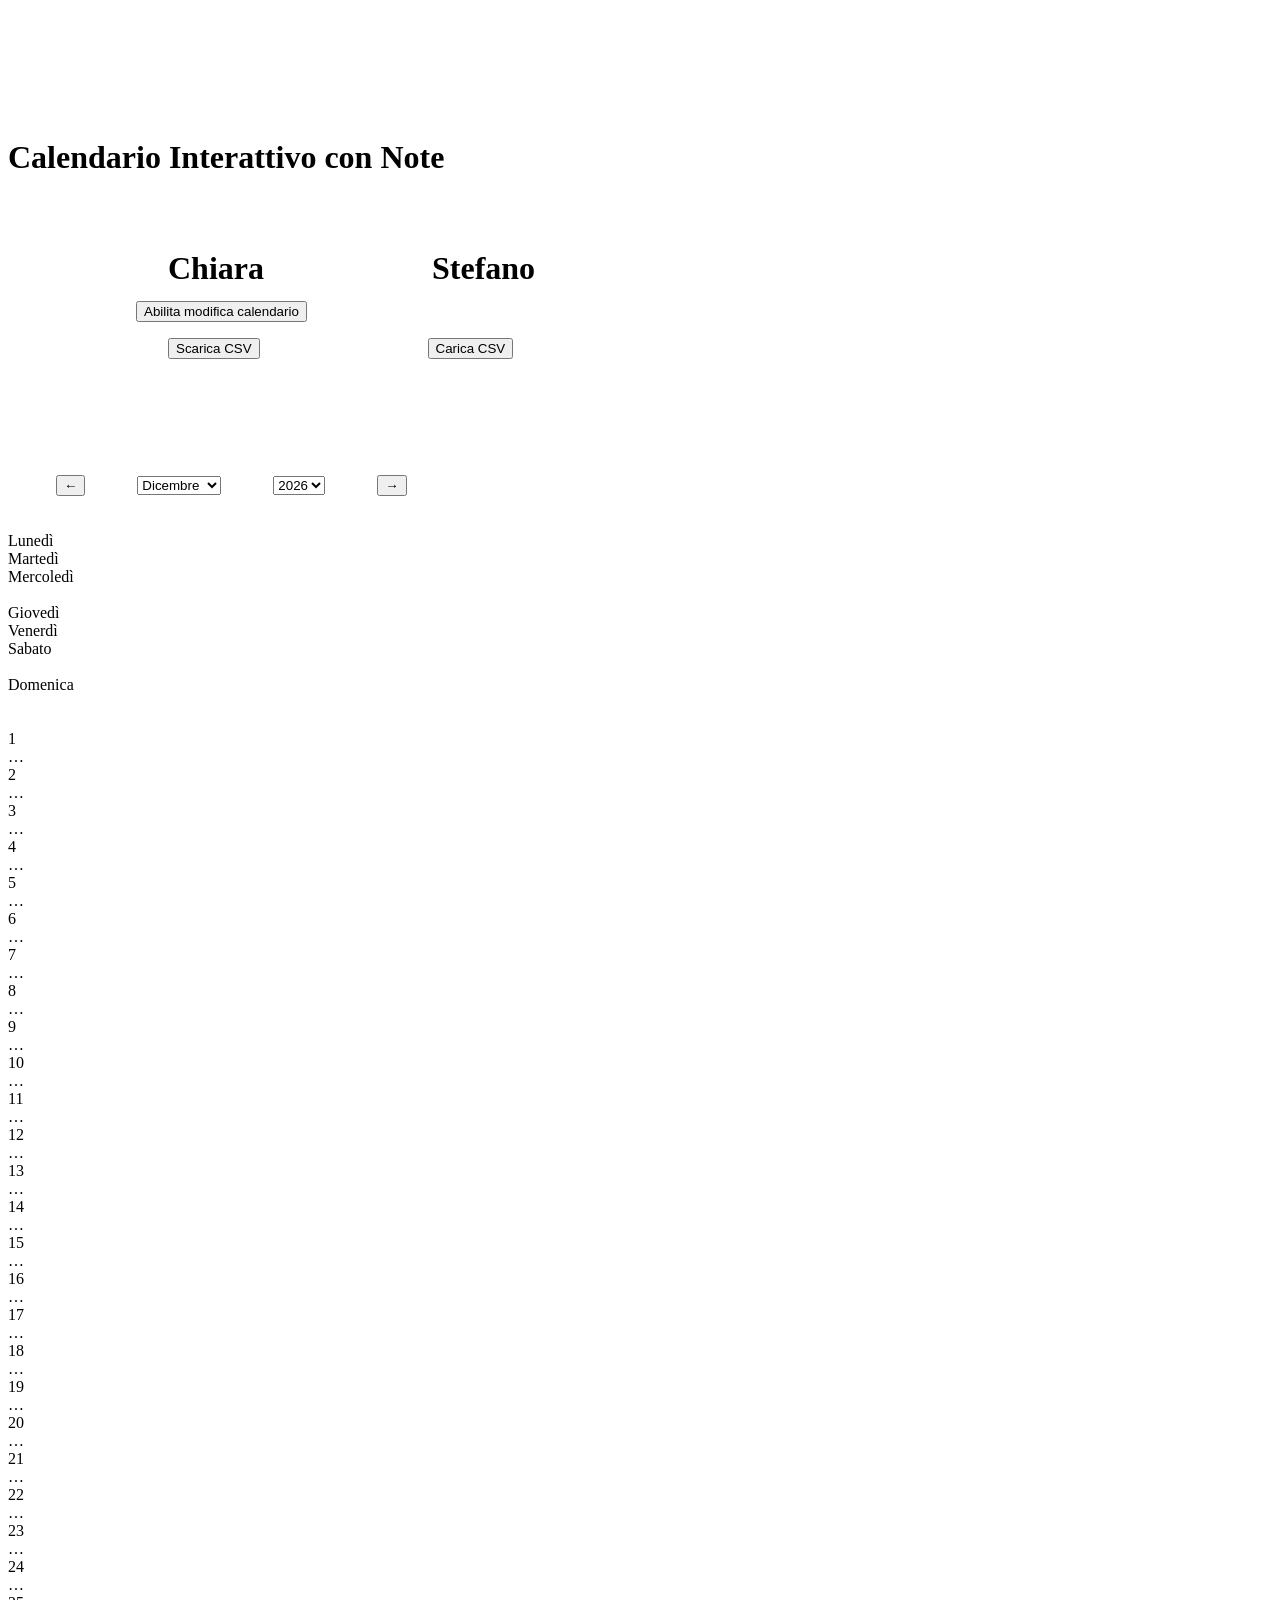
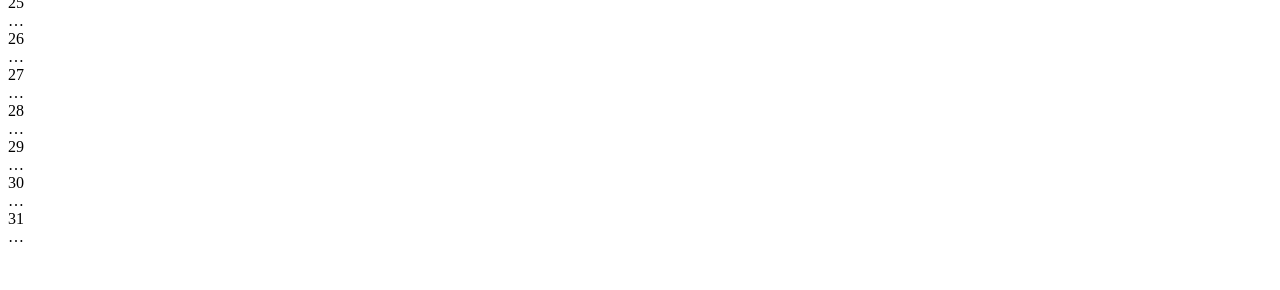
==== index_01.html @ 35296c32 "Add files via upload" ====
<!DOCTYPE html>
<html lang="it">
<head>
    <meta charset="UTF-8">
    <meta name="viewport" content="width=device-width, initial-scale=1.0">
    <title>Calendario Interattivo con Note</title>
    <style>
        body {
            font-family: -apple-system, BlinkMacSystemFont, "Segoe UI", Roboto, Helvetica, Arial, sans-serif;
            background-color: #f0f0f0;
            color: #333;
            display: flex;
            justify-content: center;
            align-items: flex-start;
            padding: 20px;
            min-height: 100vh;
            margin: 0;
        }

        .calendar-container {
            width: 95%;
            max-width: 1100px;
            background-color: #fff;
            padding: 25px;
            border-radius: 12px;
            box-shadow: 0 4px 15px rgba(0, 0, 0, 0.1);
        }
        
        h1 { 
            text-align: center; 
            color: #2c3e50; 
            margin-bottom: 10px; 
            display: flex;
            justify-content: space-between;
            align-items: flex-start;
        }
        
        .title-text {
            flex: 1;
            text-align: center;
        }
        
        .header-controls { 
            display: flex; 
            gap: 10px; 
        }

        .header-controls button {
            padding: 8px 15px; 
            font-size: 14px; 
            border: 1px solid #2980b9; 
            background-color: #3498db;
            color: white; 
            border-radius: 5px; 
            cursor: pointer; 
            transition: background-color 0.2s;
        }
        .header-controls button:hover { background-color: #2980b9; }
        
        .legend-controls {
            display: flex;
            flex-direction: column;
            gap: 8px;
            align-items: center;
        }
        
        .legend-row {
            display: flex;
            gap: 8px;
        }
        
        .legend-btn {
            padding: 6px 12px;
            font-size: 13px;
            font-weight: bold;
            border: 1px solid #333;
            border-radius: 4px;
            cursor: default;
            user-select: none;
        }
        
        .modify-btn {
            padding: 6px 12px;
            font-size: 11px;
            font-weight: bold;
            border: 1px solid #666;
            border-radius: 4px;
            cursor: pointer;
            user-select: none;
            transition: background-color 0.2s;
        }
        
        .modify-btn.locked {
            background-color: #95a5a6;
            color: #fff;
        }
        
        .modify-btn.unlocked {
            background-color: #e74c3c;
            color: #fff;
        }
        
        .modify-btn:hover {
            opacity: 0.8;
        }
        
        .csv-controls {
            display: flex;
            flex-direction: column;
            gap: 5px;
        }
        
        .csv-btn {
            padding: 6px 12px;
            font-size: 12px;
            font-weight: bold;
            border: 1px solid #333;
            border-radius: 4px;
            cursor: pointer;
            transition: opacity 0.2s;
            color: #333;
        }
        
        .csv-btn:hover {
            opacity: 0.8;
        }
        
        .download-btn {
            background-color: #f1c40f;
        }
        
        .upload-btn {
            background-color: #e74c3c;
            color: #fff;
        }
        
        .legend-yellow {
            background-color: #f1c40f;
            color: #333;
        }
        
        .legend-red {
            background-color: #e74c3c;
            color: #fff;
        }
        
        .io-controls { 
            display: none;
        }

        .io-controls button {
            padding: 8px 15px; font-size: 14px; border: 1px solid #2980b9; background-color: #3498db;
            color: white; border-radius: 5px; cursor: pointer; transition: background-color 0.2s;
        }
        .io-controls button:hover { background-color: #2980b9; }

        .controls { 
            display: flex; 
            justify-content: center; 
            align-items: center; 
            gap: 15px; 
            margin-bottom: 25px; 
        }

        .controls select { padding: 8px 12px; font-size: 16px; border: 1px solid #ccc; border-radius: 6px; }

        .controls button {
            padding: 6px 14px; font-size: 20px; font-weight: bold; border: 1px solid #ccc;
            border-radius: 6px; background-color: #f8f9fa; cursor: pointer;
            transition: background-color 0.2s; line-height: 1.5;
        }
        .controls button:hover { background-color: #e9ecef; }

        .calendar-grid { display: grid; grid-template-columns: repeat(7, 1fr); gap: 5px; }

        .day-header { font-weight: bold; text-align: center; padding: 10px 0; background-color: #ecf0f1; border-radius: 4px; }

        .day-cell {
            position: relative;
            height: 0;
            padding-bottom: 76.5%;
            border: 1px solid #ddd;
            border-radius: 6px;
            cursor: pointer;
            transition: transform 0.2s ease, box-shadow 0.2s ease;
            overflow: hidden;
        }

        .day-cell:hover { transform: translateY(-3px); box-shadow: 0 4px 8px rgba(0,0,0,0.15); }

        .day-number { position: absolute; top: 5px; left: 5px; font-size: 14px; font-weight: bold; z-index: 1; }

        .day-note {
            position: absolute;
            top: 50%;
            left: 50%;
            transform: translate(-50%, -50%);
            font-size: 16px;
            font-weight: bold;
            text-align: center;
            overflow: hidden;
            text-overflow: ellipsis;
            white-space: pre-wrap;
            word-break: break-word;
            width: 80%;
            max-height: 60%;
            display: flex;
            align-items: center;
            justify-content: center;
        }

        .day-options {
            position: absolute;
            bottom: 3px;
            right: 5px;
            cursor: pointer;
            font-size: 16px;
            font-weight: bold;
            color: rgba(0,0,0,0.4);
            z-index: 2;
        }
        .day-options:hover { color: rgba(0,0,0,0.8); }

        .day-yellow { background-color: #f1c40f; color: #333; }
        .day-red { background-color: #e74c3c; color: #fff; }
    </style>
</head>
<body>
    <div class="calendar-container">
        <h1>
            <div style="width: 140px;"></div>
            <div class="title-text">Calendario Interattivo con Note</div>
            <div class="legend-controls">
                <div class="legend-row">
                    <span class="legend-btn legend-red">Chiara</span>
                    <span class="legend-btn legend-yellow">Stefano</span>
                </div>
                <button id="modify-btn" class="modify-btn locked">Abilita modifica calendario</button>
                <div class="csv-controls">
                    <button id="download-btn" class="csv-btn download-btn">Scarica CSV</button>
                    <button id="upload-btn" class="csv-btn upload-btn">Carica CSV</button>
                </div>
            </div>
            <input type="file" id="upload-input" accept=".csv" style="display: none;">
        </h1>
        <div class="controls">
            <button id="prev-month-btn" title="Mese precedente">&larr;</button>
            <select id="month-select"></select>
            <select id="year-select"></select>
            <button id="next-month-btn" title="Mese successivo">&rarr;</button>
        </div>
        <div class="calendar-grid" id="day-headers">
             <div class="day-header">Lunedì</div><div class="day-header">Martedì</div><div class="day-header">Mercoledì</div>
             <div class="day-header">Giovedì</div><div class="day-header">Venerdì</div><div class="day-header">Sabato</div>
             <div class="day-header">Domenica</div>
        </div>
        <div class="calendar-grid" id="calendar-body"></div>
    </div>

    <script>
    // --- DATABASE REMOTO (SOSTITUIRE CON JSONBIN) ---
    // !!! IMPORTANTE: SOSTITUISCI QUESTI VALORI CON LE TUE CHIAVI API DI JSONBin.io !!!
    const BIN_ID = '68a83cbbd0ea881f40602c74'; 
    const SECRET_KEY = '$2a$10$CtbtL1tHcPUt5SemT8R1LOpcEl7vZ7NL17Ffh.mqPmixouh6CdmMu'; 

    let modifiedDaysDB = {};
    let isModificationLocked = true;

    function loadModifications() {
        return fetch(`https://api.jsonbin.io/v3/b/${BIN_ID}/latest`, {
            method: 'GET',
            headers: {
                'X-Master-Key': SECRET_KEY
            }
        })
        .then(response => response.json())
        .then(data => {
            if (data && data.record && Object.keys(data.record).length > 0) {
                modifiedDaysDB = data.record.modifiche || {};
                console.log('Dati caricati dal server.');
            } else {
                modifiedDaysDB = {};
                console.log('Nessun dato trovato sul server. Inizializzazione.');
            }
        })
        .catch(error => {
            console.error('Errore nel caricamento dei dati:', error);
        });
    }

    function saveModifications() {
        fetch(`https://api.jsonbin.io/v3/b/${BIN_ID}`, {
            method: 'PUT',
            headers: {
                'Content-Type': 'application/json',
                'X-Master-Key': SECRET_KEY
            },
            body: JSON.stringify({ modifiche: modifiedDaysDB })
        })
        .then(response => response.json())
        .then(data => {
            console.log('Dati salvati sul server.');
        })
        .catch(error => {
            console.error('Errore nel salvataggio dei dati:', error);
        });
    }

    // --- ELEMENTI DOM ---
    const monthSelect = document.getElementById('month-select');
    const yearSelect = document.getElementById('year-select');
    const calendarBody = document.getElementById('calendar-body');
    const prevMonthBtn = document.getElementById('prev-month-btn');
    const nextMonthBtn = document.getElementById('next-month-btn');
    const downloadBtn = document.getElementById('download-btn');
    const uploadBtn = document.getElementById('upload-btn');
    const uploadInput = document.getElementById('upload-input');
    const modifyBtn = document.getElementById('modify-btn');
    const months = ["Gennaio", "Febbraio", "Marzo", "Aprile", "Maggio", "Giugno", "Luglio", "Agosto", "Settembre", "Ottobre", "Novembre", "Dicembre"];

    // --- INIZIALIZZAZIONE ---
    document.addEventListener('DOMContentLoaded', () => {
        populateSelects(new Date().getMonth(), new Date().getFullYear());

        monthSelect.addEventListener('change', renderCalendar);
        yearSelect.addEventListener('change', renderCalendar);
        prevMonthBtn.addEventListener('click', goToPrevMonth);
        nextMonthBtn.addEventListener('click', goToNextMonth);
        downloadBtn.addEventListener('click', downloadCSV);
        uploadBtn.addEventListener('click', () => uploadInput.click());
        uploadInput.addEventListener('change', uploadCSV);
        modifyBtn.addEventListener('click', toggleModificationLock);
        
        // Carica i dati dal server prima di renderizzare
        loadModifications().finally(() => {
            renderCalendar();
            updateModifyButtonAppearance();
        });
    });

    function populateSelects(currentMonth, currentYear) {
        months.forEach((month, index) => monthSelect.add(new Option(month, index)));
        for (let i = currentYear - 10; i <= currentYear + 10; i++) yearSelect.add(new Option(i, i));
        monthSelect.value = currentMonth;
        yearSelect.value = currentYear;
    }

    // --- LOGICA CALENDARIO ---
    function renderCalendar() {
        const year = parseInt(yearSelect.value);
        const month = parseInt(monthSelect.value);
        calendarBody.innerHTML = '';
        const firstDayOfMonth = new Date(year, month, 1);
        const daysInMonth = new Date(year, month + 1, 0).getDate();
        let startingDay = (firstDayOfMonth.getDay() === 0) ? 6 : firstDayOfMonth.getDay() - 1;
        for (let i = 0; i < startingDay; i++) calendarBody.appendChild(document.createElement('div'));

        for (let day = 1; day <= daysInMonth; day++) {
            const dateKey = `${year}-${String(month + 1).padStart(2, '0')}-${String(day).padStart(2, '0')}`;
            const dbEntry = modifiedDaysDB[dateKey];
            const currentDate = new Date(year, month, day);
            
            const dayCell = document.createElement('div');
            dayCell.className = 'day-cell';
            if (!isModificationLocked) {
                dayCell.addEventListener('click', () => toggleDayColor(dateKey));
            }

            const dayNumber = document.createElement('span');
            dayNumber.className = 'day-number';
            dayNumber.textContent = day;
            
            const dayNote = document.createElement('div');
            dayNote.className = 'day-note';
            
            const dayOptions = document.createElement('span');
            dayOptions.className = 'day-options';
            dayOptions.innerHTML = '&hellip;';
            dayOptions.title = 'Aggiungi/Modifica nota';
            dayOptions.addEventListener('click', (event) => {
                event.stopPropagation();
                handleNoteEdit(dateKey);
            });

            dayCell.append(dayNumber, dayNote, dayOptions);

            const defaultColor = getDefaultColor(currentDate);
            const isModified = dbEntry?.modified ?? false;
            const finalColor = isModified ? (defaultColor === 'yellow' ? 'red' : 'yellow') : defaultColor;
            dayCell.classList.add(`day-${finalColor}`);
            if (dbEntry?.note) {
                dayNote.textContent = dbEntry.note;
            }

            calendarBody.appendChild(dayCell);
        }
    }

    function getDefaultColor(date) {
        const dayOfWeek = date.getDay();
        if (dayOfWeek === 1 || dayOfWeek === 2) return 'yellow';
        if (dayOfWeek === 3 || dayOfWeek === 4) return 'red';
        const weekNumber = getWeekNumber(date);
        return (weekNumber % 2 === 0) ? 'red' : 'yellow';
    }

    function getWeekNumber(d) {
        d = new Date(Date.UTC(d.getFullYear(), d.getMonth(), d.getDate()));
        d.setUTCDate(d.getUTCDate() + 4 - (d.getUTCDay() || 7));
        const yearStart = new Date(Date.UTC(d.getUTCFullYear(), 0, 1));
        return Math.ceil((((d - yearStart) / 86400000) + 1) / 7);
    }

    // --- GESTIONE BLOCCO MODIFICHE ---
    function toggleModificationLock() {
        isModificationLocked = !isModificationLocked;
        updateModifyButtonAppearance();
        renderCalendar();
    }

    function updateModifyButtonAppearance() {
        if (isModificationLocked) {
            modifyBtn.classList.remove('unlocked');
            modifyBtn.classList.add('locked');
        } else {
            modifyBtn.classList.remove('locked');
            modifyBtn.classList.add('unlocked');
        }
    }

    // --- GESTIONE STATO GIORNI (Colore e Note) ---
    function cleanupEntry(dateKey) {
        const entry = modifiedDaysDB[dateKey];
        if (entry && !entry.modified && !entry.note) {
            delete modifiedDaysDB[dateKey];
        }
    }

    function toggleDayColor(dateKey) {
        if (isModificationLocked) return;
        
        if (!modifiedDaysDB[dateKey]) {
            modifiedDaysDB[dateKey] = { modified: true, note: "" };
        } else {
            modifiedDaysDB[dateKey].modified = !modifiedDaysDB[dateKey].modified;
        }
        cleanupEntry(dateKey);
        saveModifications();
        renderCalendar();
    }

    function handleNoteEdit(dateKey) {
        const currentNote = modifiedDaysDB[dateKey]?.note || "";
        const newNote = prompt("Aggiungi o modifica la nota:", currentNote);

        if (newNote !== null) {
            const trimmedNote = newNote.trim();
            if (!modifiedDaysDB[dateKey]) {
                modifiedDaysDB[dateKey] = { modified: false, note: trimmedNote };
            } else {
                modifiedDaysDB[dateKey].note = trimmedNote;
            }
            cleanupEntry(dateKey);
            saveModifications();
            renderCalendar();
        }
    }
    
    // --- GESTIONE NAVIGAZIONE ---
    function goToPrevMonth() {
        let y = parseInt(yearSelect.value), m = parseInt(monthSelect.value);
        m--; if (m < 0) { m = 11; y--; }
        updateAndRender(y, m);
    }
    function goToNextMonth() {
        let y = parseInt(yearSelect.value), m = parseInt(monthSelect.value);
        m++; if (m > 11) { m = 0; y++; }
        updateAndRender(y, m);
    }
    function updateAndRender(year, month) {
        const minYear = parseInt(yearSelect.options[0].value);
        const maxYear = parseInt(yearSelect.options[yearSelect.options.length - 1].value);
        if (year >= minYear && year <= maxYear) {
            yearSelect.value = year; monthSelect.value = month;
            renderCalendar();
        }
    }

    // --- GESTIONE CSV ---
    function downloadCSV() {
        const modifiedDates = Object.keys(modifiedDaysDB).sort();
        if (modifiedDates.length === 0) return alert("Nessun dato da salvare.");

        let csvContent = "date,is_modified,note\r\n";
        modifiedDates.forEach(dateKey => {
            const entry = modifiedDaysDB[dateKey];
            const isModified = entry.modified ? '1' : '0';
            let note = entry.note || '';
            const safeNote = `"${note.replace(/"/g, '""')}"`;
            csvContent += `${dateKey},${isModified},${safeNote}\r\n`;
        });

        const link = document.createElement("a");
        link.setAttribute("href", "data:text/csv;charset=utf-8," + encodeURIComponent(csvContent));
        link.setAttribute("download", "calendario_note.csv");
        link.click();
    }

    function uploadCSV(event) {
        const file = event.target.files[0];
        if (!file) return;

        const reader = new FileReader();
        reader.onload = function(e) {
            const text = e.target.result;
            const rows = text.split('\n').map(r => r.trim()).filter(r => r);

            if (rows.length < 1 || !rows[0].toLowerCase().startsWith('date,is_modified,note')) {
                return alert("File CSV non valido. L'intestazione deve essere 'date,is_modified,note'.");
            }
            
            const newModifiedDays = {};
            try {
                for (let i = 1; i < rows.length; i++) {
                    const [date, isModified, ...noteParts] = rows[i].split(',');
                    let note = noteParts.join(',');

                    if (/^\d{4}-\d{2}-\d{2}$/.test(date)) {
                        if (note.startsWith('"') && note.endsWith('"')) {
                           note = note.slice(1, -1).replace(/""/g, '"');
                        }
                        newModifiedDays[date] = {
                            modified: isModified === '1',
                            note: note
                        };
                    }
                }
                modifiedDaysDB = newModifiedDays;
                saveModifications();
                renderCalendar();
                alert(`Stato ripristinato con successo da ${Object.keys(newModifiedDays).length} date.`);
            } catch (error) {
                alert("Errore durante la lettura del file CSV. Assicurati che sia formattato correttamente.");
            }
        };
        reader.readAsText(file);
        uploadInput.value = '';
    }
    </script>
</body>
</html>
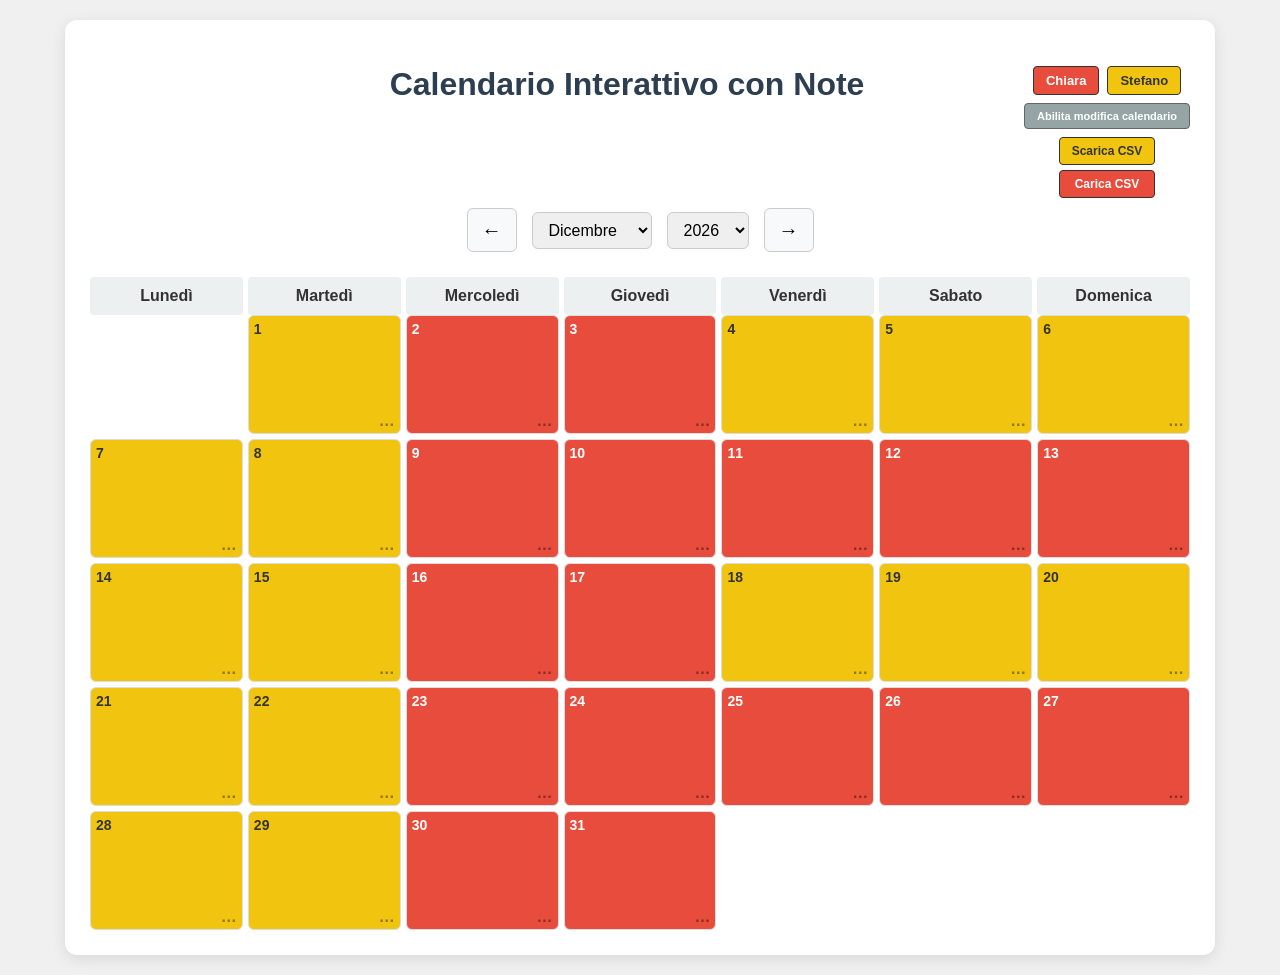
==== commit 9e36538f: "Add files via upload" ====
--- a/index_01.html
+++ b/index_01.html
@@ -1,553 +1,550 @@
 <!DOCTYPE html>
 <html lang="it">
 <head>
-    <meta charset="UTF-8">
-    <meta name="viewport" content="width=device-width, initial-scale=1.0">
-    <title>Calendario Interattivo con Note</title>
-    <style>
-        body {
-            font-family: -apple-system, BlinkMacSystemFont, "Segoe UI", Roboto, Helvetica, Arial, sans-serif;
-            background-color: #f0f0f0;
-            color: #333;
-            display: flex;
-            justify-content: center;
-            align-items: flex-start;
-            padding: 20px;
-            min-height: 100vh;
-            margin: 0;
-        }
-
-        .calendar-container {
-            width: 95%;
-            max-width: 1100px;
-            background-color: #fff;
-            padding: 25px;
-            border-radius: 12px;
-            box-shadow: 0 4px 15px rgba(0, 0, 0, 0.1);
-        }
-        
-        h1 { 
-            text-align: center; 
-            color: #2c3e50; 
-            margin-bottom: 10px; 
-            display: flex;
-            justify-content: space-between;
-            align-items: flex-start;
-        }
-        
-        .title-text {
-            flex: 1;
-            text-align: center;
-        }
-        
-        .header-controls { 
-            display: flex; 
-            gap: 10px; 
-        }
-
-        .header-controls button {
-            padding: 8px 15px; 
-            font-size: 14px; 
-            border: 1px solid #2980b9; 
-            background-color: #3498db;
-            color: white; 
-            border-radius: 5px; 
-            cursor: pointer; 
-            transition: background-color 0.2s;
-        }
-        .header-controls button:hover { background-color: #2980b9; }
-        
-        .legend-controls {
-            display: flex;
-            flex-direction: column;
-            gap: 8px;
-            align-items: center;
-        }
-        
-        .legend-row {
-            display: flex;
-            gap: 8px;
-        }
-        
-        .legend-btn {
-            padding: 6px 12px;
-            font-size: 13px;
-            font-weight: bold;
-            border: 1px solid #333;
-            border-radius: 4px;
-            cursor: default;
-            user-select: none;
-        }
-        
-        .modify-btn {
-            padding: 6px 12px;
-            font-size: 11px;
-            font-weight: bold;
-            border: 1px solid #666;
-            border-radius: 4px;
-            cursor: pointer;
-            user-select: none;
-            transition: background-color 0.2s;
-        }
-        
-        .modify-btn.locked {
-            background-color: #95a5a6;
-            color: #fff;
-        }
-        
-        .modify-btn.unlocked {
-            background-color: #e74c3c;
-            color: #fff;
-        }
-        
-        .modify-btn:hover {
-            opacity: 0.8;
-        }
-        
-        .csv-controls {
-            display: flex;
-            flex-direction: column;
-            gap: 5px;
-        }
-        
-        .csv-btn {
-            padding: 6px 12px;
-            font-size: 12px;
-            font-weight: bold;
-            border: 1px solid #333;
-            border-radius: 4px;
-            cursor: pointer;
-            transition: opacity 0.2s;
-            color: #333;
-        }
-        
-        .csv-btn:hover {
-            opacity: 0.8;
-        }
-        
-        .download-btn {
-            background-color: #f1c40f;
-        }
-        
-        .upload-btn {
-            background-color: #e74c3c;
-            color: #fff;
-        }
-        
-        .legend-yellow {
-            background-color: #f1c40f;
-            color: #333;
-        }
-        
-        .legend-red {
-            background-color: #e74c3c;
-            color: #fff;
-        }
-        
-        .io-controls { 
-            display: none;
-        }
-
-        .io-controls button {
-            padding: 8px 15px; font-size: 14px; border: 1px solid #2980b9; background-color: #3498db;
-            color: white; border-radius: 5px; cursor: pointer; transition: background-color 0.2s;
-        }
-        .io-controls button:hover { background-color: #2980b9; }
-
-        .controls { 
-            display: flex; 
-            justify-content: center; 
-            align-items: center; 
-            gap: 15px; 
-            margin-bottom: 25px; 
-        }
-
-        .controls select { padding: 8px 12px; font-size: 16px; border: 1px solid #ccc; border-radius: 6px; }
-
-        .controls button {
-            padding: 6px 14px; font-size: 20px; font-weight: bold; border: 1px solid #ccc;
-            border-radius: 6px; background-color: #f8f9fa; cursor: pointer;
-            transition: background-color 0.2s; line-height: 1.5;
-        }
-        .controls button:hover { background-color: #e9ecef; }
-
-        .calendar-grid { display: grid; grid-template-columns: repeat(7, 1fr); gap: 5px; }
-
-        .day-header { font-weight: bold; text-align: center; padding: 10px 0; background-color: #ecf0f1; border-radius: 4px; }
-
-        .day-cell {
-            position: relative;
-            height: 0;
-            padding-bottom: 76.5%;
-            border: 1px solid #ddd;
-            border-radius: 6px;
-            cursor: pointer;
-            transition: transform 0.2s ease, box-shadow 0.2s ease;
-            overflow: hidden;
-        }
-
-        .day-cell:hover { transform: translateY(-3px); box-shadow: 0 4px 8px rgba(0,0,0,0.15); }
-
-        .day-number { position: absolute; top: 5px; left: 5px; font-size: 14px; font-weight: bold; z-index: 1; }
-
-        .day-note {
-            position: absolute;
-            top: 50%;
-            left: 50%;
-            transform: translate(-50%, -50%);
-            font-size: 16px;
-            font-weight: bold;
-            text-align: center;
-            overflow: hidden;
-            text-overflow: ellipsis;
-            white-space: pre-wrap;
-            word-break: break-word;
-            width: 80%;
-            max-height: 60%;
-            display: flex;
-            align-items: center;
-            justify-content: center;
-        }
-
-        .day-options {
-            position: absolute;
-            bottom: 3px;
-            right: 5px;
-            cursor: pointer;
-            font-size: 16px;
-            font-weight: bold;
-            color: rgba(0,0,0,0.4);
-            z-index: 2;
-        }
-        .day-options:hover { color: rgba(0,0,0,0.8); }
-
-        .day-yellow { background-color: #f1c40f; color: #333; }
-        .day-red { background-color: #e74c3c; color: #fff; }
-    </style>
+    <meta charset="UTF-8">
+    <meta name="viewport" content="width=device-width, initial-scale=1.0">
+    <title>Calendario Interattivo con Note</title>
+    <style>
+        body {
+            font-family: -apple-system, BlinkMacSystemFont, "Segoe UI", Roboto, Helvetica, Arial, sans-serif;
+            background-color: #f0f0f0;
+            color: #333;
+            display: flex;
+            justify-content: center;
+            align-items: flex-start;
+            padding: 20px;
+            min-height: 100vh;
+            margin: 0;
+        }
+
+        .calendar-container {
+            width: 95%;
+            max-width: 1100px;
+            background-color: #fff;
+            padding: 25px;
+            border-radius: 12px;
+            box-shadow: 0 4px 15px rgba(0, 0, 0, 0.1);
+        }
+        
+        h1 { 
+            text-align: center; 
+            color: #2c3e50; 
+            margin-bottom: 10px; 
+            display: flex;
+            justify-content: space-between;
+            align-items: flex-start;
+        }
+        
+        .title-text {
+            flex: 1;
+            text-align: center;
+        }
+        
+        .header-controls { 
+            display: flex; 
+            gap: 10px; 
+        }
+
+        .header-controls button {
+            padding: 8px 15px; 
+            font-size: 14px; 
+            border: 1px solid #2980b9; 
+            background-color: #3498db;
+            color: white; 
+            border-radius: 5px; 
+            cursor: pointer; 
+            transition: background-color 0.2s;
+        }
+        .header-controls button:hover { background-color: #2980b9; }
+        
+        .legend-controls {
+            display: flex;
+            flex-direction: column;
+            gap: 8px;
+            align-items: center;
+        }
+        
+        .legend-row {
+            display: flex;
+            gap: 8px;
+        }
+        
+        .legend-btn {
+            padding: 6px 12px;
+            font-size: 13px;
+            font-weight: bold;
+            border: 1px solid #333;
+            border-radius: 4px;
+            cursor: default;
+            user-select: none;
+        }
+        
+        .modify-btn {
+            padding: 6px 12px;
+            font-size: 11px;
+            font-weight: bold;
+            border: 1px solid #666;
+            border-radius: 4px;
+            cursor: pointer;
+            user-select: none;
+            transition: background-color 0.2s;
+        }
+        
+        .modify-btn.locked {
+            background-color: #95a5a6;
+            color: #fff;
+        }
+        
+        .modify-btn.unlocked {
+            background-color: #e74c3c;
+            color: #fff;
+        }
+        
+        .modify-btn:hover {
+            opacity: 0.8;
+        }
+        
+        .csv-controls {
+            display: flex;
+            flex-direction: column;
+            gap: 5px;
+        }
+        
+        .csv-btn {
+            padding: 6px 12px;
+            font-size: 12px;
+            font-weight: bold;
+            border: 1px solid #333;
+            border-radius: 4px;
+            cursor: pointer;
+            transition: opacity 0.2s;
+            color: #333;
+        }
+        
+        .csv-btn:hover {
+            opacity: 0.8;
+        }
+        
+        .download-btn {
+            background-color: #f1c40f;
+        }
+        
+        .upload-btn {
+            background-color: #e74c3c;
+            color: #fff;
+        }
+        
+        .legend-yellow {
+            background-color: #f1c40f;
+            color: #333;
+        }
+        
+        .legend-red {
+            background-color: #e74c3c;
+            color: #fff;
+        }
+        
+        .io-controls { 
+            display: none;
+        }
+
+        .io-controls button {
+            padding: 8px 15px; font-size: 14px; border: 1px solid #2980b9; background-color: #3498db;
+            color: white; border-radius: 5px; cursor: pointer; transition: background-color 0.2s;
+        }
+        .io-controls button:hover { background-color: #2980b9; }
+
+        .controls { 
+            display: flex; 
+            justify-content: center; 
+            align-items: center; 
+            gap: 15px; 
+            margin-bottom: 25px; 
+        }
+
+        .controls select { padding: 8px 12px; font-size: 16px; border: 1px solid #ccc; border-radius: 6px; }
+
+        .controls button {
+            padding: 6px 14px; font-size: 20px; font-weight: bold; border: 1px solid #ccc;
+            border-radius: 6px; background-color: #f8f9fa; cursor: pointer;
+            transition: background-color 0.2s; line-height: 1.5;
+        }
+        .controls button:hover { background-color: #e9ecef; }
+
+        .calendar-grid { display: grid; grid-template-columns: repeat(7, 1fr); gap: 5px; }
+
+        .day-header { font-weight: bold; text-align: center; padding: 10px 0; background-color: #ecf0f1; border-radius: 4px; }
+
+        .day-cell {
+            position: relative;
+            height: 0;
+            padding-bottom: 76.5%;
+            border: 1px solid #ddd;
+            border-radius: 6px;
+            cursor: pointer;
+            transition: transform 0.2s ease, box-shadow 0.2s ease;
+            overflow: hidden;
+        }
+
+        .day-cell:hover { transform: translateY(-3px); box-shadow: 0 4px 8px rgba(0,0,0,0.15); }
+
+        .day-number { position: absolute; top: 5px; left: 5px; font-size: 14px; font-weight: bold; z-index: 1; }
+
+        .day-note {
+            position: absolute;
+            top: 50%;
+            left: 50%;
+            transform: translate(-50%, -50%);
+            font-size: 16px;
+            font-weight: bold;
+            text-align: center;
+            overflow: hidden;
+            text-overflow: ellipsis;
+            white-space: pre-wrap;
+            word-break: break-word;
+            width: 80%;
+            max-height: 60%;
+            display: flex;
+            align-items: center;
+            justify-content: center;
+        }
+
+        .day-options {
+            position: absolute;
+            bottom: 3px;
+            right: 5px;
+            cursor: pointer;
+            font-size: 16px;
+            font-weight: bold;
+            color: rgba(0,0,0,0.4);
+            z-index: 2;
+        }
+        .day-options:hover { color: rgba(0,0,0,0.8); }
+
+        .day-yellow { background-color: #f1c40f; color: #333; }
+        .day-red { background-color: #e74c3c; color: #fff; }
+    </style>
 </head>
 <body>
-    <div class="calendar-container">
-        <h1>
-            <div style="width: 140px;"></div>
-            <div class="title-text">Calendario Interattivo con Note</div>
-            <div class="legend-controls">
-                <div class="legend-row">
-                    <span class="legend-btn legend-red">Chiara</span>
-                    <span class="legend-btn legend-yellow">Stefano</span>
-                </div>
-                <button id="modify-btn" class="modify-btn locked">Abilita modifica calendario</button>
-                <div class="csv-controls">
-                    <button id="download-btn" class="csv-btn download-btn">Scarica CSV</button>
-                    <button id="upload-btn" class="csv-btn upload-btn">Carica CSV</button>
-                </div>
-            </div>
-            <input type="file" id="upload-input" accept=".csv" style="display: none;">
-        </h1>
-        <div class="controls">
-            <button id="prev-month-btn" title="Mese precedente">&larr;</button>
-            <select id="month-select"></select>
-            <select id="year-select"></select>
-            <button id="next-month-btn" title="Mese successivo">&rarr;</button>
-        </div>
-        <div class="calendar-grid" id="day-headers">
-             <div class="day-header">Lunedì</div><div class="day-header">Martedì</div><div class="day-header">Mercoledì</div>
-             <div class="day-header">Giovedì</div><div class="day-header">Venerdì</div><div class="day-header">Sabato</div>
-             <div class="day-header">Domenica</div>
-        </div>
-        <div class="calendar-grid" id="calendar-body"></div>
-    </div>
-
-    <script>
-    // --- DATABASE REMOTO (SOSTITUIRE CON JSONBIN) ---
-    // !!! IMPORTANTE: SOSTITUISCI QUESTI VALORI CON LE TUE CHIAVI API DI JSONBin.io !!!
-    const BIN_ID = '68a83cbbd0ea881f40602c74'; 
-    const SECRET_KEY = '$2a$10$CtbtL1tHcPUt5SemT8R1LOpcEl7vZ7NL17Ffh.mqPmixouh6CdmMu'; 
-
-    let modifiedDaysDB = {};
-    let isModificationLocked = true;
-
-    function loadModifications() {
-        return fetch(`https://api.jsonbin.io/v3/b/${BIN_ID}/latest`, {
-            method: 'GET',
-            headers: {
-                'X-Master-Key': SECRET_KEY
-            }
-        })
-        .then(response => response.json())
-        .then(data => {
-            if (data && data.record && Object.keys(data.record).length > 0) {
-                modifiedDaysDB = data.record.modifiche || {};
-                console.log('Dati caricati dal server.');
-            } else {
-                modifiedDaysDB = {};
-                console.log('Nessun dato trovato sul server. Inizializzazione.');
-            }
-        })
-        .catch(error => {
-            console.error('Errore nel caricamento dei dati:', error);
-        });
-    }
-
-    function saveModifications() {
-        fetch(`https://api.jsonbin.io/v3/b/${BIN_ID}`, {
-            method: 'PUT',
-            headers: {
-                'Content-Type': 'application/json',
-                'X-Master-Key': SECRET_KEY
-            },
-            body: JSON.stringify({ modifiche: modifiedDaysDB })
-        })
-        .then(response => response.json())
-        .then(data => {
-            console.log('Dati salvati sul server.');
-        })
-        .catch(error => {
-            console.error('Errore nel salvataggio dei dati:', error);
-        });
-    }
-
-    // --- ELEMENTI DOM ---
-    const monthSelect = document.getElementById('month-select');
-    const yearSelect = document.getElementById('year-select');
-    const calendarBody = document.getElementById('calendar-body');
-    const prevMonthBtn = document.getElementById('prev-month-btn');
-    const nextMonthBtn = document.getElementById('next-month-btn');
-    const downloadBtn = document.getElementById('download-btn');
-    const uploadBtn = document.getElementById('upload-btn');
-    const uploadInput = document.getElementById('upload-input');
-    const modifyBtn = document.getElementById('modify-btn');
-    const months = ["Gennaio", "Febbraio", "Marzo", "Aprile", "Maggio", "Giugno", "Luglio", "Agosto", "Settembre", "Ottobre", "Novembre", "Dicembre"];
-
-    // --- INIZIALIZZAZIONE ---
-    document.addEventListener('DOMContentLoaded', () => {
-        populateSelects(new Date().getMonth(), new Date().getFullYear());
-
-        monthSelect.addEventListener('change', renderCalendar);
-        yearSelect.addEventListener('change', renderCalendar);
-        prevMonthBtn.addEventListener('click', goToPrevMonth);
-        nextMonthBtn.addEventListener('click', goToNextMonth);
-        downloadBtn.addEventListener('click', downloadCSV);
-        uploadBtn.addEventListener('click', () => uploadInput.click());
-        uploadInput.addEventListener('change', uploadCSV);
-        modifyBtn.addEventListener('click', toggleModificationLock);
-        
-        // Carica i dati dal server prima di renderizzare
-        loadModifications().finally(() => {
-            renderCalendar();
-            updateModifyButtonAppearance();
-        });
-    });
-
-    function populateSelects(currentMonth, currentYear) {
-        months.forEach((month, index) => monthSelect.add(new Option(month, index)));
-        for (let i = currentYear - 10; i <= currentYear + 10; i++) yearSelect.add(new Option(i, i));
-        monthSelect.value = currentMonth;
-        yearSelect.value = currentYear;
-    }
-
-    // --- LOGICA CALENDARIO ---
-    function renderCalendar() {
-        const year = parseInt(yearSelect.value);
-        const month = parseInt(monthSelect.value);
-        calendarBody.innerHTML = '';
-        const firstDayOfMonth = new Date(year, month, 1);
-        const daysInMonth = new Date(year, month + 1, 0).getDate();
-        let startingDay = (firstDayOfMonth.getDay() === 0) ? 6 : firstDayOfMonth.getDay() - 1;
-        for (let i = 0; i < startingDay; i++) calendarBody.appendChild(document.createElement('div'));
-
-        for (let day = 1; day <= daysInMonth; day++) {
-            const dateKey = `${year}-${String(month + 1).padStart(2, '0')}-${String(day).padStart(2, '0')}`;
-            const dbEntry = modifiedDaysDB[dateKey];
-            const currentDate = new Date(year, month, day);
-            
-            const dayCell = document.createElement('div');
-            dayCell.className = 'day-cell';
-            if (!isModificationLocked) {
-                dayCell.addEventListener('click', () => toggleDayColor(dateKey));
-            }
-
-            const dayNumber = document.createElement('span');
-            dayNumber.className = 'day-number';
-            dayNumber.textContent = day;
-            
-            const dayNote = document.createElement('div');
-            dayNote.className = 'day-note';
-            
-            const dayOptions = document.createElement('span');
-            dayOptions.className = 'day-options';
-            dayOptions.innerHTML = '&hellip;';
-            dayOptions.title = 'Aggiungi/Modifica nota';
-            dayOptions.addEventListener('click', (event) => {
-                event.stopPropagation();
-                handleNoteEdit(dateKey);
-            });
-
-            dayCell.append(dayNumber, dayNote, dayOptions);
-
-            const defaultColor = getDefaultColor(currentDate);
-            const isModified = dbEntry?.modified ?? false;
-            const finalColor = isModified ? (defaultColor === 'yellow' ? 'red' : 'yellow') : defaultColor;
-            dayCell.classList.add(`day-${finalColor}`);
-            if (dbEntry?.note) {
-                dayNote.textContent = dbEntry.note;
-            }
-
-            calendarBody.appendChild(dayCell);
-        }
-    }
-
-    function getDefaultColor(date) {
-        const dayOfWeek = date.getDay();
-        if (dayOfWeek === 1 || dayOfWeek === 2) return 'yellow';
-        if (dayOfWeek === 3 || dayOfWeek === 4) return 'red';
-        const weekNumber = getWeekNumber(date);
-        return (weekNumber % 2 === 0) ? 'red' : 'yellow';
-    }
-
-    function getWeekNumber(d) {
-        d = new Date(Date.UTC(d.getFullYear(), d.getMonth(), d.getDate()));
-        d.setUTCDate(d.getUTCDate() + 4 - (d.getUTCDay() || 7));
-        const yearStart = new Date(Date.UTC(d.getUTCFullYear(), 0, 1));
-        return Math.ceil((((d - yearStart) / 86400000) + 1) / 7);
-    }
-
-    // --- GESTIONE BLOCCO MODIFICHE ---
-    function toggleModificationLock() {
-        isModificationLocked = !isModificationLocked;
-        updateModifyButtonAppearance();
-        renderCalendar();
-    }
-
-    function updateModifyButtonAppearance() {
-        if (isModificationLocked) {
-            modifyBtn.classList.remove('unlocked');
-            modifyBtn.classList.add('locked');
-        } else {
-            modifyBtn.classList.remove('locked');
-            modifyBtn.classList.add('unlocked');
-        }
-    }
-
-    // --- GESTIONE STATO GIORNI (Colore e Note) ---
-    function cleanupEntry(dateKey) {
-        const entry = modifiedDaysDB[dateKey];
-        if (entry && !entry.modified && !entry.note) {
-            delete modifiedDaysDB[dateKey];
-        }
-    }
-
-    function toggleDayColor(dateKey) {
-        if (isModificationLocked) return;
-        
-        if (!modifiedDaysDB[dateKey]) {
-            modifiedDaysDB[dateKey] = { modified: true, note: "" };
-        } else {
-            modifiedDaysDB[dateKey].modified = !modifiedDaysDB[dateKey].modified;
-        }
-        cleanupEntry(dateKey);
-        saveModifications();
-        renderCalendar();
-    }
-
-    function handleNoteEdit(dateKey) {
-        const currentNote = modifiedDaysDB[dateKey]?.note || "";
-        const newNote = prompt("Aggiungi o modifica la nota:", currentNote);
-
-        if (newNote !== null) {
-            const trimmedNote = newNote.trim();
-            if (!modifiedDaysDB[dateKey]) {
-                modifiedDaysDB[dateKey] = { modified: false, note: trimmedNote };
-            } else {
-                modifiedDaysDB[dateKey].note = trimmedNote;
-            }
-            cleanupEntry(dateKey);
-            saveModifications();
-            renderCalendar();
-        }
-    }
-    
-    // --- GESTIONE NAVIGAZIONE ---
-    function goToPrevMonth() {
-        let y = parseInt(yearSelect.value), m = parseInt(monthSelect.value);
-        m--; if (m < 0) { m = 11; y--; }
-        updateAndRender(y, m);
-    }
-    function goToNextMonth() {
-        let y = parseInt(yearSelect.value), m = parseInt(monthSelect.value);
-        m++; if (m > 11) { m = 0; y++; }
-        updateAndRender(y, m);
-    }
-    function updateAndRender(year, month) {
-        const minYear = parseInt(yearSelect.options[0].value);
-        const maxYear = parseInt(yearSelect.options[yearSelect.options.length - 1].value);
-        if (year >= minYear && year <= maxYear) {
-            yearSelect.value = year; monthSelect.value = month;
-            renderCalendar();
-        }
-    }
-
-    // --- GESTIONE CSV ---
-    function downloadCSV() {
-        const modifiedDates = Object.keys(modifiedDaysDB).sort();
-        if (modifiedDates.length === 0) return alert("Nessun dato da salvare.");
-
-        let csvContent = "date,is_modified,note\r\n";
-        modifiedDates.forEach(dateKey => {
-            const entry = modifiedDaysDB[dateKey];
-            const isModified = entry.modified ? '1' : '0';
-            let note = entry.note || '';
-            const safeNote = `"${note.replace(/"/g, '""')}"`;
-            csvContent += `${dateKey},${isModified},${safeNote}\r\n`;
-        });
-
-        const link = document.createElement("a");
-        link.setAttribute("href", "data:text/csv;charset=utf-8," + encodeURIComponent(csvContent));
-        link.setAttribute("download", "calendario_note.csv");
-        link.click();
-    }
-
-    function uploadCSV(event) {
-        const file = event.target.files[0];
-        if (!file) return;
-
-        const reader = new FileReader();
-        reader.onload = function(e) {
-            const text = e.target.result;
-            const rows = text.split('\n').map(r => r.trim()).filter(r => r);
-
-            if (rows.length < 1 || !rows[0].toLowerCase().startsWith('date,is_modified,note')) {
-                return alert("File CSV non valido. L'intestazione deve essere 'date,is_modified,note'.");
-            }
-            
-            const newModifiedDays = {};
-            try {
-                for (let i = 1; i < rows.length; i++) {
-                    const [date, isModified, ...noteParts] = rows[i].split(',');
-                    let note = noteParts.join(',');
-
-                    if (/^\d{4}-\d{2}-\d{2}$/.test(date)) {
-                        if (note.startsWith('"') && note.endsWith('"')) {
-                           note = note.slice(1, -1).replace(/""/g, '"');
-                        }
-                        newModifiedDays[date] = {
-                            modified: isModified === '1',
-                            note: note
-                        };
-                    }
-                }
-                modifiedDaysDB = newModifiedDays;
-                saveModifications();
-                renderCalendar();
-                alert(`Stato ripristinato con successo da ${Object.keys(newModifiedDays).length} date.`);
-            } catch (error) {
-                alert("Errore durante la lettura del file CSV. Assicurati che sia formattato correttamente.");
-            }
-        };
-        reader.readAsText(file);
-        uploadInput.value = '';
-    }
-    </script>
+    <div class="calendar-container">
+        <h1>
+            <div style="width: 140px;"></div>
+            <div class="title-text">Calendario Interattivo con Note</div>
+            <div class="legend-controls">
+                <div class="legend-row">
+                    <span class="legend-btn legend-red">Chiara</span>
+                    <span class="legend-btn legend-yellow">Stefano</span>
+                </div>
+                <button id="modify-btn" class="modify-btn locked">Abilita modifica calendario</button>
+                <div class="csv-controls">
+                    <button id="download-btn" class="csv-btn download-btn">Scarica CSV</button>
+                    <button id="upload-btn" class="csv-btn upload-btn">Carica CSV</button>
+                </div>
+            </div>
+            <input type="file" id="upload-input" accept=".csv" style="display: none;">
+        </h1>
+        <div class="controls">
+            <button id="prev-month-btn" title="Mese precedente">&larr;</button>
+            <select id="month-select"></select>
+            <select id="year-select"></select>
+            <button id="next-month-btn" title="Mese successivo">&rarr;</button>
+        </div>
+        <div class="calendar-grid" id="day-headers">
+             <div class="day-header">Lunedì</div><div class="day-header">Martedì</div><div class="day-header">Mercoledì</div>
+             <div class="day-header">Giovedì</div><div class="day-header">Venerdì</div><div class="day-header">Sabato</div>
+             <div class="day-header">Domenica</div>
+        </div>
+        <div class="calendar-grid" id="calendar-body"></div>
+    </div>
+
+    <script>
+        // --- CONFIGURAZIONE JSONBIN.IO (MODIFICA CON LE TUE CHIAVI) ---
+        const BIN_ID = '68a83cbbd0ea881f40602c74'; 
+        const SECRET_KEY = '$2a$10$CtbtL1tHcPUt5SemT8R1LOpcEl7vZ7NL17Ffh.mqPmixouh6CdmMu'; 
+
+        let modifiedDaysDB = {};
+        let isModificationLocked = true;
+
+        // --- GESTIONE DATI REMOTA ---
+        function loadModifications() {
+            return fetch(`https://api.jsonbin.io/v3/b/${BIN_ID}/latest`, {
+                method: 'GET',
+                headers: {
+                    'X-Master-Key': SECRET_KEY
+                }
+            })
+            .then(response => response.json())
+            .then(data => {
+                if (data && data.record && data.record.modifiche) {
+                    modifiedDaysDB = data.record.modifiche;
+                    console.log('Dati caricati dal server.');
+                } else {
+                    modifiedDaysDB = {};
+                    console.log('Nessun dato trovato o struttura non valida. Inizializzazione.');
+                }
+            })
+            .catch(error => {
+                console.error('Errore nel caricamento dei dati:', error);
+            });
+        }
+
+        function saveModifications() {
+            fetch(`https://api.jsonbin.io/v3/b/${BIN_ID}`, {
+                method: 'PUT',
+                headers: {
+                    'Content-Type': 'application/json',
+                    'X-Master-Key': SECRET_KEY
+                },
+                body: JSON.stringify({ modifiche: modifiedDaysDB })
+            })
+            .then(response => response.json())
+            .then(data => {
+                console.log('Dati salvati sul server.');
+            })
+            .catch(error => {
+                console.error('Errore nel salvataggio dei dati:', error);
+            });
+        }
+
+        // --- ELEMENTI DOM ---
+        const monthSelect = document.getElementById('month-select');
+        const yearSelect = document.getElementById('year-select');
+        const calendarBody = document.getElementById('calendar-body');
+        const prevMonthBtn = document.getElementById('prev-month-btn');
+        const nextMonthBtn = document.getElementById('next-month-btn');
+        const downloadBtn = document.getElementById('download-btn');
+        const uploadBtn = document.getElementById('upload-btn');
+        const uploadInput = document.getElementById('upload-input');
+        const modifyBtn = document.getElementById('modify-btn');
+        const months = ["Gennaio", "Febbraio", "Marzo", "Aprile", "Maggio", "Giugno", "Luglio", "Agosto", "Settembre", "Ottobre", "Novembre", "Dicembre"];
+
+        // --- INIZIALIZZAZIONE ---
+        document.addEventListener('DOMContentLoaded', () => {
+            populateSelects(new Date().getMonth(), new Date().getFullYear());
+
+            monthSelect.addEventListener('change', renderCalendar);
+            yearSelect.addEventListener('change', renderCalendar);
+            prevMonthBtn.addEventListener('click', goToPrevMonth);
+            nextMonthBtn.addEventListener('click', goToNextMonth);
+            downloadBtn.addEventListener('click', downloadCSV);
+            uploadBtn.addEventListener('click', () => uploadInput.click());
+            uploadInput.addEventListener('change', uploadCSV);
+            modifyBtn.addEventListener('click', toggleModificationLock);
+            
+            loadModifications().finally(() => {
+                renderCalendar();
+                updateModifyButtonAppearance();
+            });
+        });
+
+        function populateSelects(currentMonth, currentYear) {
+            months.forEach((month, index) => monthSelect.add(new Option(month, index)));
+            for (let i = currentYear - 10; i <= currentYear + 10; i++) yearSelect.add(new Option(i, i));
+            monthSelect.value = currentMonth;
+            yearSelect.value = currentYear;
+        }
+
+        // --- LOGICA CALENDARIO ---
+        function renderCalendar() {
+            const year = parseInt(yearSelect.value);
+            const month = parseInt(monthSelect.value);
+            calendarBody.innerHTML = '';
+            const firstDayOfMonth = new Date(year, month, 1);
+            const daysInMonth = new Date(year, month + 1, 0).getDate();
+            let startingDay = (firstDayOfMonth.getDay() === 0) ? 6 : firstDayOfMonth.getDay() - 1;
+            for (let i = 0; i < startingDay; i++) calendarBody.appendChild(document.createElement('div'));
+
+            for (let day = 1; day <= daysInMonth; day++) {
+                const dateKey = `${year}-${String(month + 1).padStart(2, '0')}-${String(day).padStart(2, '0')}`;
+                const dbEntry = modifiedDaysDB[dateKey];
+                const currentDate = new Date(year, month, day);
+                
+                const dayCell = document.createElement('div');
+                dayCell.className = 'day-cell';
+                if (!isModificationLocked) {
+                    dayCell.addEventListener('click', () => toggleDayColor(dateKey));
+                }
+
+                const dayNumber = document.createElement('span');
+                dayNumber.className = 'day-number';
+                dayNumber.textContent = day;
+                
+                const dayNote = document.createElement('div');
+                dayNote.className = 'day-note';
+                
+                const dayOptions = document.createElement('span');
+                dayOptions.className = 'day-options';
+                dayOptions.innerHTML = '&hellip;';
+                dayOptions.title = 'Aggiungi/Modifica nota';
+                dayOptions.addEventListener('click', (event) => {
+                    event.stopPropagation();
+                    handleNoteEdit(dateKey);
+                });
+
+                dayCell.append(dayNumber, dayNote, dayOptions);
+
+                const defaultColor = getDefaultColor(currentDate);
+                const isModified = dbEntry?.modified ?? false;
+                const finalColor = isModified ? (defaultColor === 'yellow' ? 'red' : 'yellow') : defaultColor;
+                dayCell.classList.add(`day-${finalColor}`);
+                if (dbEntry?.note) {
+                    dayNote.textContent = dbEntry.note;
+                }
+
+                calendarBody.appendChild(dayCell);
+            }
+        }
+
+        function getDefaultColor(date) {
+            const dayOfWeek = date.getDay();
+            if (dayOfWeek === 1 || dayOfWeek === 2) return 'yellow';
+            if (dayOfWeek === 3 || dayOfWeek === 4) return 'red';
+            const weekNumber = getWeekNumber(date);
+            return (weekNumber % 2 === 0) ? 'red' : 'yellow';
+        }
+
+        function getWeekNumber(d) {
+            d = new Date(Date.UTC(d.getFullYear(), d.getMonth(), d.getDate()));
+            d.setUTCDate(d.getUTCDate() + 4 - (d.getUTCDay() || 7));
+            const yearStart = new Date(Date.UTC(d.getUTCFullYear(), 0, 1));
+            return Math.ceil((((d - yearStart) / 86400000) + 1) / 7);
+        }
+
+        // --- GESTIONE BLOCCO MODIFICHE ---
+        function toggleModificationLock() {
+            isModificationLocked = !isModificationLocked;
+            updateModifyButtonAppearance();
+            renderCalendar();
+        }
+
+        function updateModifyButtonAppearance() {
+            if (isModificationLocked) {
+                modifyBtn.classList.remove('unlocked');
+                modifyBtn.classList.add('locked');
+            } else {
+                modifyBtn.classList.remove('locked');
+                modifyBtn.classList.add('unlocked');
+            }
+        }
+
+        // --- GESTIONE STATO GIORNI (Colore e Note) ---
+        function cleanupEntry(dateKey) {
+            const entry = modifiedDaysDB[dateKey];
+            if (entry && !entry.modified && !entry.note) {
+                delete modifiedDaysDB[dateKey];
+            }
+        }
+
+        function toggleDayColor(dateKey) {
+            if (isModificationLocked) return;
+            
+            if (!modifiedDaysDB[dateKey]) {
+                modifiedDaysDB[dateKey] = { modified: true, note: "" };
+            } else {
+                modifiedDaysDB[dateKey].modified = !modifiedDaysDB[dateKey].modified;
+            }
+            cleanupEntry(dateKey);
+            saveModifications();
+            renderCalendar();
+        }
+
+        function handleNoteEdit(dateKey) {
+            const currentNote = modifiedDaysDB[dateKey]?.note || "";
+            const newNote = prompt("Aggiungi o modifica la nota:", currentNote);
+
+            if (newNote !== null) {
+                const trimmedNote = newNote.trim();
+                if (!modifiedDaysDB[dateKey]) {
+                    modifiedDaysDB[dateKey] = { modified: false, note: trimmedNote };
+                } else {
+                    modifiedDaysDB[dateKey].note = trimmedNote;
+                }
+                cleanupEntry(dateKey);
+                saveModifications();
+                renderCalendar();
+            }
+        }
+        
+        // --- GESTIONE NAVIGAZIONE ---
+        function goToPrevMonth() {
+            let y = parseInt(yearSelect.value), m = parseInt(monthSelect.value);
+            m--; if (m < 0) { m = 11; y--; }
+            updateAndRender(y, m);
+        }
+        function goToNextMonth() {
+            let y = parseInt(yearSelect.value), m = parseInt(monthSelect.value);
+            m++; if (m > 11) { m = 0; y++; }
+            updateAndRender(y, m);
+        }
+        function updateAndRender(year, month) {
+            const minYear = parseInt(yearSelect.options[0].value);
+            const maxYear = parseInt(yearSelect.options[yearSelect.options.length - 1].value);
+            if (year >= minYear && year <= maxYear) {
+                yearSelect.value = year; monthSelect.value = month;
+                renderCalendar();
+            }
+        }
+
+        // --- GESTIONE CSV ---
+        function downloadCSV() {
+            const modifiedDates = Object.keys(modifiedDaysDB).sort();
+            if (modifiedDates.length === 0) return alert("Nessun dato da salvare.");
+
+            let csvContent = "date,is_modified,note\r\n";
+            modifiedDates.forEach(dateKey => {
+                const entry = modifiedDaysDB[dateKey];
+                const isModified = entry.modified ? '1' : '0';
+                let note = entry.note || '';
+                const safeNote = `"${note.replace(/"/g, '""')}"`;
+                csvContent += `${dateKey},${isModified},${safeNote}\r\n`;
+            });
+
+            const link = document.createElement("a");
+            link.setAttribute("href", "data:text/csv;charset=utf-8," + encodeURIComponent(csvContent));
+            link.setAttribute("download", "calendario_note.csv");
+            link.click();
+        }
+
+        function uploadCSV(event) {
+            const file = event.target.files[0];
+            if (!file) return;
+
+            const reader = new FileReader();
+            reader.onload = function(e) {
+                const text = e.target.result;
+                const rows = text.split('\n').map(r => r.trim()).filter(r => r);
+
+                if (rows.length < 1 || !rows[0].toLowerCase().startsWith('date,is_modified,note')) {
+                    return alert("File CSV non valido. L'intestazione deve essere 'date,is_modified,note'.");
+                }
+                
+                const newModifiedDays = {};
+                try {
+                    for (let i = 1; i < rows.length; i++) {
+                        const [date, isModified, ...noteParts] = rows[i].split(',');
+                        let note = noteParts.join(',');
+
+                        if (/^\d{4}-\d{2}-\d{2}$/.test(date)) {
+                            if (note.startsWith('"') && note.endsWith('"')) {
+                               note = note.slice(1, -1).replace(/""/g, '"');
+                            }
+                            newModifiedDays[date] = {
+                                modified: isModified === '1',
+                                note: note
+                            };
+                        }
+                    }
+                    modifiedDaysDB = newModifiedDays;
+                    saveModifications();
+                    renderCalendar();
+                    alert(`Stato ripristinato con successo da ${Object.keys(newModifiedDays).length} date.`);
+                } catch (error) {
+                    alert("Errore durante la lettura del file CSV. Assicurati che sia formattato correttamente.");
+                }
+            };
+            reader.readAsText(file);
+            uploadInput.value = '';
+        }
+    </script>
 </body>
-</html>
-
- +</html>
